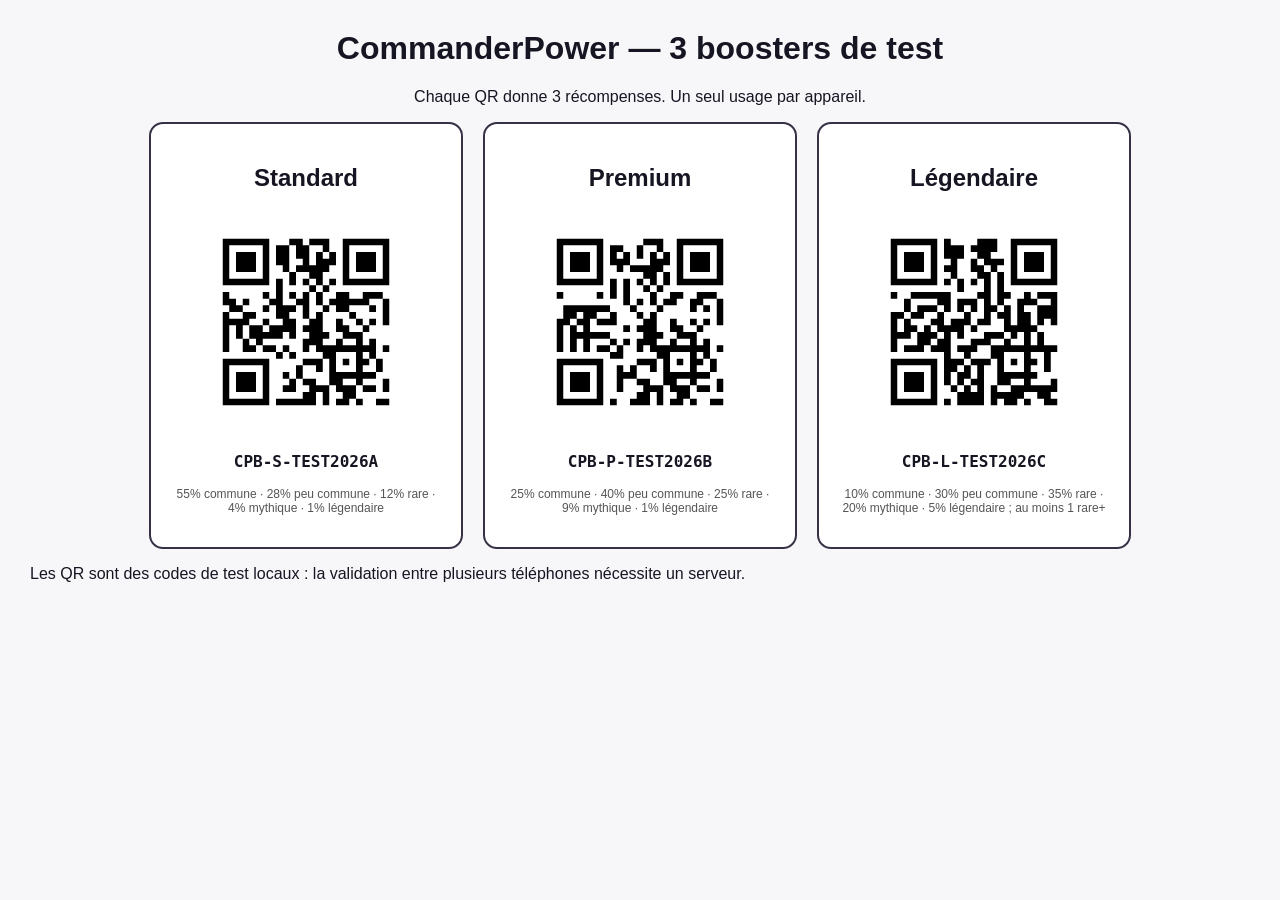
==== Boosters_Test_Imprimables.html @ 443805a4 "Add files via upload" ====
<!doctype html><html lang="fr"><meta charset="utf-8"><title>Boosters QR — tests CommanderPower</title><style>body{font-family:Arial,sans-serif;background:#f7f7fa;color:#161522;margin:30px}h1{text-align:center}.cards{display:flex;flex-wrap:wrap;justify-content:center;gap:20px}.card{border:2px solid #383146;border-radius:14px;background:white;width:270px;padding:20px;text-align:center;break-inside:avoid}.card img{width:220px;height:220px}.code{font-family:monospace;font-weight:bold;font-size:16px}.hint{font-size:12px;color:#555}@media print{body{background:white;margin:8mm}.card{width:29%;padding:8px}.card img{width:170px;height:170px}}</style><h1>CommanderPower — 3 boosters de test</h1><p style="text-align:center">Chaque QR donne 3 récompenses. Un seul usage par appareil.</p><div class="cards"><div class="card"><h2>Standard</h2><img src="QR_S_Standard.png" alt="QR Standard"><p class="code">CPB-S-TEST2026A</p><p class="hint">55% commune · 28% peu commune · 12% rare · 4% mythique · 1% légendaire</p></div><div class="card"><h2>Premium</h2><img src="QR_P_Premium.png" alt="QR Premium"><p class="code">CPB-P-TEST2026B</p><p class="hint">25% commune · 40% peu commune · 25% rare · 9% mythique · 1% légendaire</p></div><div class="card"><h2>Légendaire</h2><img src="QR_L_Légendaire.png" alt="QR Légendaire"><p class="code">CPB-L-TEST2026C</p><p class="hint">10% commune · 30% peu commune · 35% rare · 20% mythique · 5% légendaire ; au moins 1 rare+</p></div></div><p>Les QR sont des codes de test locaux : la validation entre plusieurs téléphones nécessite un serveur.</p></html>
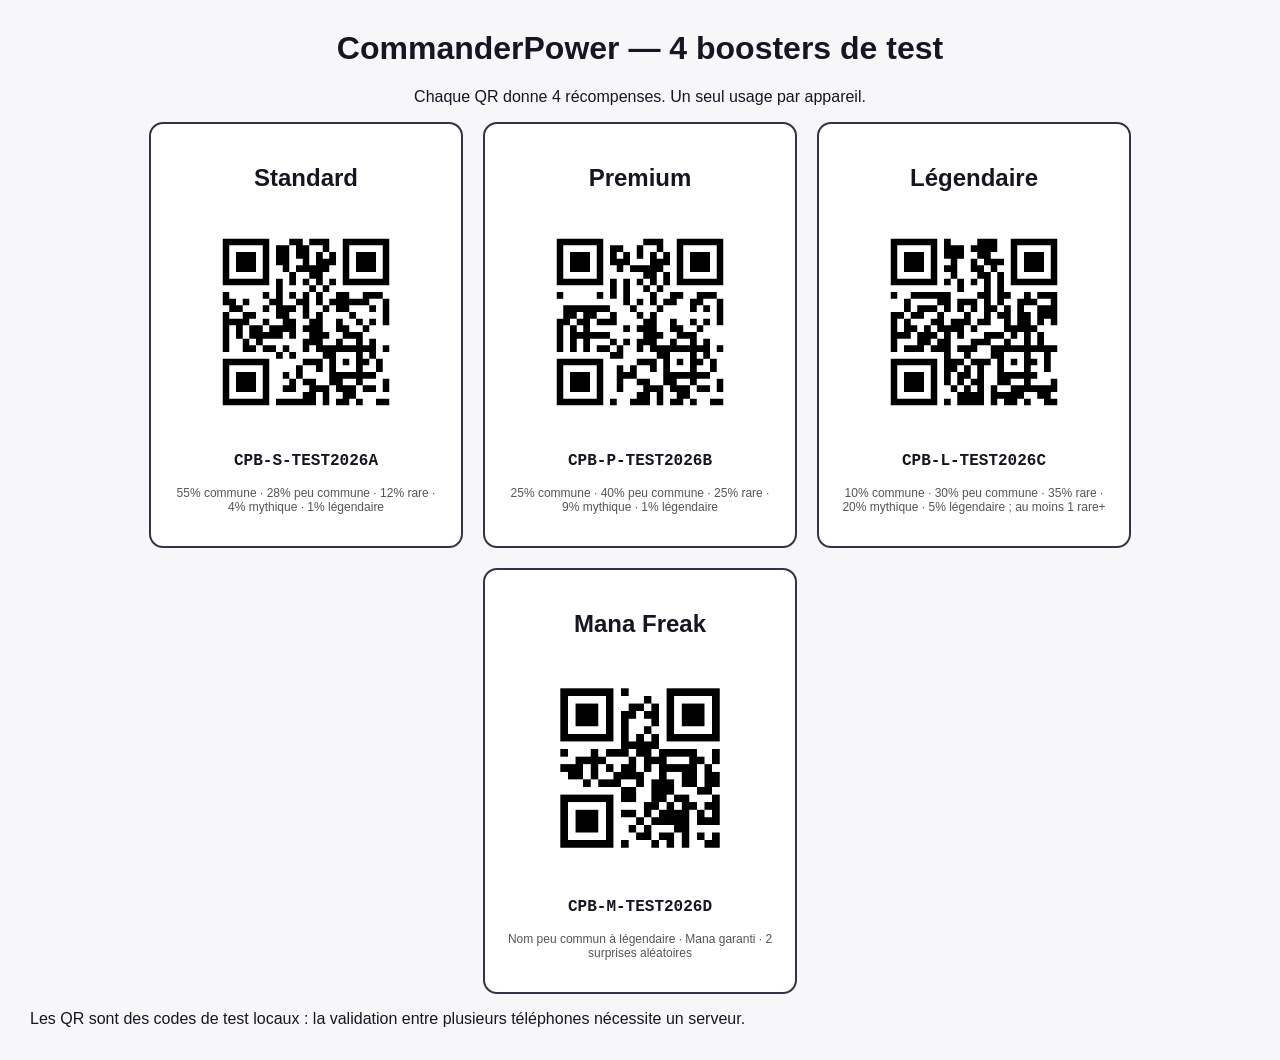
==== commit fd2d7953: "Add files via upload" ====
--- a/Boosters_Test_Imprimables.html
+++ b/Boosters_Test_Imprimables.html
@@ -1 +1 @@
-<!doctype html><html lang="fr"><meta charset="utf-8"><title>Boosters QR — tests CommanderPower</title><style>body{font-family:Arial,sans-serif;background:#f7f7fa;color:#161522;margin:30px}h1{text-align:center}.cards{display:flex;flex-wrap:wrap;justify-content:center;gap:20px}.card{border:2px solid #383146;border-radius:14px;background:white;width:270px;padding:20px;text-align:center;break-inside:avoid}.card img{width:220px;height:220px}.code{font-family:monospace;font-weight:bold;font-size:16px}.hint{font-size:12px;color:#555}@media print{body{background:white;margin:8mm}.card{width:29%;padding:8px}.card img{width:170px;height:170px}}</style><h1>CommanderPower — 3 boosters de test</h1><p style="text-align:center">Chaque QR donne 3 récompenses. Un seul usage par appareil.</p><div class="cards"><div class="card"><h2>Standard</h2><img src="QR_S_Standard.png" alt="QR Standard"><p class="code">CPB-S-TEST2026A</p><p class="hint">55% commune · 28% peu commune · 12% rare · 4% mythique · 1% légendaire</p></div><div class="card"><h2>Premium</h2><img src="QR_P_Premium.png" alt="QR Premium"><p class="code">CPB-P-TEST2026B</p><p class="hint">25% commune · 40% peu commune · 25% rare · 9% mythique · 1% légendaire</p></div><div class="card"><h2>Légendaire</h2><img src="QR_L_Légendaire.png" alt="QR Légendaire"><p class="code">CPB-L-TEST2026C</p><p class="hint">10% commune · 30% peu commune · 35% rare · 20% mythique · 5% légendaire ; au moins 1 rare+</p></div></div><p>Les QR sont des codes de test locaux : la validation entre plusieurs téléphones nécessite un serveur.</p></html>+<!doctype html><html lang="fr"><meta charset="utf-8"><title>Boosters QR — tests CommanderPower</title><style>body{font-family:Arial,sans-serif;background:#f7f7fa;color:#161522;margin:30px}h1{text-align:center}.cards{display:flex;flex-wrap:wrap;justify-content:center;gap:20px}.card{border:2px solid #383146;border-radius:14px;background:white;width:270px;padding:20px;text-align:center;break-inside:avoid}.card img{width:220px;height:220px}.code{font-family:monospace;font-weight:bold;font-size:16px}.hint{font-size:12px;color:#555}@media print{body{background:white;margin:8mm}.card{width:29%;padding:8px}.card img{width:170px;height:170px}}</style><h1>CommanderPower — 4 boosters de test</h1><p style="text-align:center">Chaque QR donne 4 récompenses. Un seul usage par appareil.</p><div class="cards"><div class="card"><h2>Standard</h2><img src="QR_S_Standard.png" alt="QR Standard"><p class="code">CPB-S-TEST2026A</p><p class="hint">55% commune · 28% peu commune · 12% rare · 4% mythique · 1% légendaire</p></div><div class="card"><h2>Premium</h2><img src="QR_P_Premium.png" alt="QR Premium"><p class="code">CPB-P-TEST2026B</p><p class="hint">25% commune · 40% peu commune · 25% rare · 9% mythique · 1% légendaire</p></div><div class="card"><h2>Légendaire</h2><img src="QR_L_Légendaire.png" alt="QR Légendaire"><p class="code">CPB-L-TEST2026C</p><p class="hint">10% commune · 30% peu commune · 35% rare · 20% mythique · 5% légendaire ; au moins 1 rare+</p></div><div class="card"><h2>Mana Freak</h2><img src="QR_M_Mana_Freak.png" alt="QR Mana Freak"><p class="code">CPB-M-TEST2026D</p><p class="hint">Nom peu commun à légendaire · Mana garanti · 2 surprises aléatoires</p></div></div><p>Les QR sont des codes de test locaux : la validation entre plusieurs téléphones nécessite un serveur.</p></html>
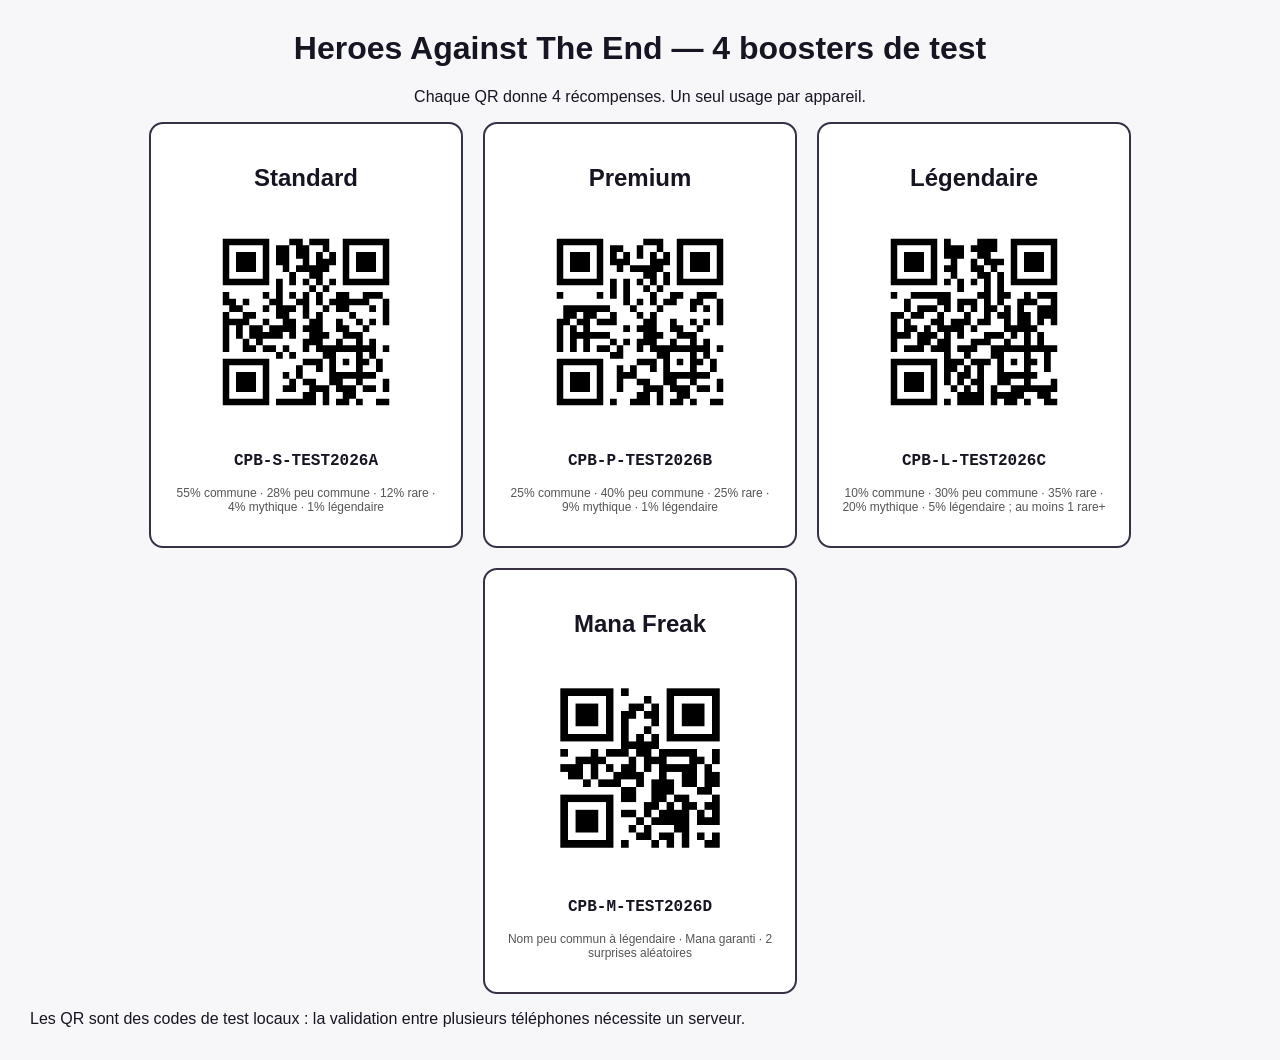
==== commit 17f8f601: "Add files via upload" ====
--- a/Boosters_Test_Imprimables.html
+++ b/Boosters_Test_Imprimables.html
@@ -1 +1 @@
-<!doctype html><html lang="fr"><meta charset="utf-8"><title>Boosters QR — tests CommanderPower</title><style>body{font-family:Arial,sans-serif;background:#f7f7fa;color:#161522;margin:30px}h1{text-align:center}.cards{display:flex;flex-wrap:wrap;justify-content:center;gap:20px}.card{border:2px solid #383146;border-radius:14px;background:white;width:270px;padding:20px;text-align:center;break-inside:avoid}.card img{width:220px;height:220px}.code{font-family:monospace;font-weight:bold;font-size:16px}.hint{font-size:12px;color:#555}@media print{body{background:white;margin:8mm}.card{width:29%;padding:8px}.card img{width:170px;height:170px}}</style><h1>CommanderPower — 4 boosters de test</h1><p style="text-align:center">Chaque QR donne 4 récompenses. Un seul usage par appareil.</p><div class="cards"><div class="card"><h2>Standard</h2><img src="QR_S_Standard.png" alt="QR Standard"><p class="code">CPB-S-TEST2026A</p><p class="hint">55% commune · 28% peu commune · 12% rare · 4% mythique · 1% légendaire</p></div><div class="card"><h2>Premium</h2><img src="QR_P_Premium.png" alt="QR Premium"><p class="code">CPB-P-TEST2026B</p><p class="hint">25% commune · 40% peu commune · 25% rare · 9% mythique · 1% légendaire</p></div><div class="card"><h2>Légendaire</h2><img src="QR_L_Légendaire.png" alt="QR Légendaire"><p class="code">CPB-L-TEST2026C</p><p class="hint">10% commune · 30% peu commune · 35% rare · 20% mythique · 5% légendaire ; au moins 1 rare+</p></div><div class="card"><h2>Mana Freak</h2><img src="QR_M_Mana_Freak.png" alt="QR Mana Freak"><p class="code">CPB-M-TEST2026D</p><p class="hint">Nom peu commun à légendaire · Mana garanti · 2 surprises aléatoires</p></div></div><p>Les QR sont des codes de test locaux : la validation entre plusieurs téléphones nécessite un serveur.</p></html>+<!doctype html><html lang="fr"><meta charset="utf-8"><title>Boosters QR — tests Heroes Against The End</title><style>body{font-family:Arial,sans-serif;background:#f7f7fa;color:#161522;margin:30px}h1{text-align:center}.cards{display:flex;flex-wrap:wrap;justify-content:center;gap:20px}.card{border:2px solid #383146;border-radius:14px;background:white;width:270px;padding:20px;text-align:center;break-inside:avoid}.card img{width:220px;height:220px}.code{font-family:monospace;font-weight:bold;font-size:16px}.hint{font-size:12px;color:#555}@media print{body{background:white;margin:8mm}.card{width:29%;padding:8px}.card img{width:170px;height:170px}}</style><h1>Heroes Against The End — 4 boosters de test</h1><p style="text-align:center">Chaque QR donne 4 récompenses. Un seul usage par appareil.</p><div class="cards"><div class="card"><h2>Standard</h2><img src="QR_S_Standard.png" alt="QR Standard"><p class="code">CPB-S-TEST2026A</p><p class="hint">55% commune · 28% peu commune · 12% rare · 4% mythique · 1% légendaire</p></div><div class="card"><h2>Premium</h2><img src="QR_P_Premium.png" alt="QR Premium"><p class="code">CPB-P-TEST2026B</p><p class="hint">25% commune · 40% peu commune · 25% rare · 9% mythique · 1% légendaire</p></div><div class="card"><h2>Légendaire</h2><img src="QR_L_Légendaire.png" alt="QR Légendaire"><p class="code">CPB-L-TEST2026C</p><p class="hint">10% commune · 30% peu commune · 35% rare · 20% mythique · 5% légendaire ; au moins 1 rare+</p></div><div class="card"><h2>Mana Freak</h2><img src="QR_M_Mana_Freak.png" alt="QR Mana Freak"><p class="code">CPB-M-TEST2026D</p><p class="hint">Nom peu commun à légendaire · Mana garanti · 2 surprises aléatoires</p></div></div><p>Les QR sont des codes de test locaux : la validation entre plusieurs téléphones nécessite un serveur.</p></html>
